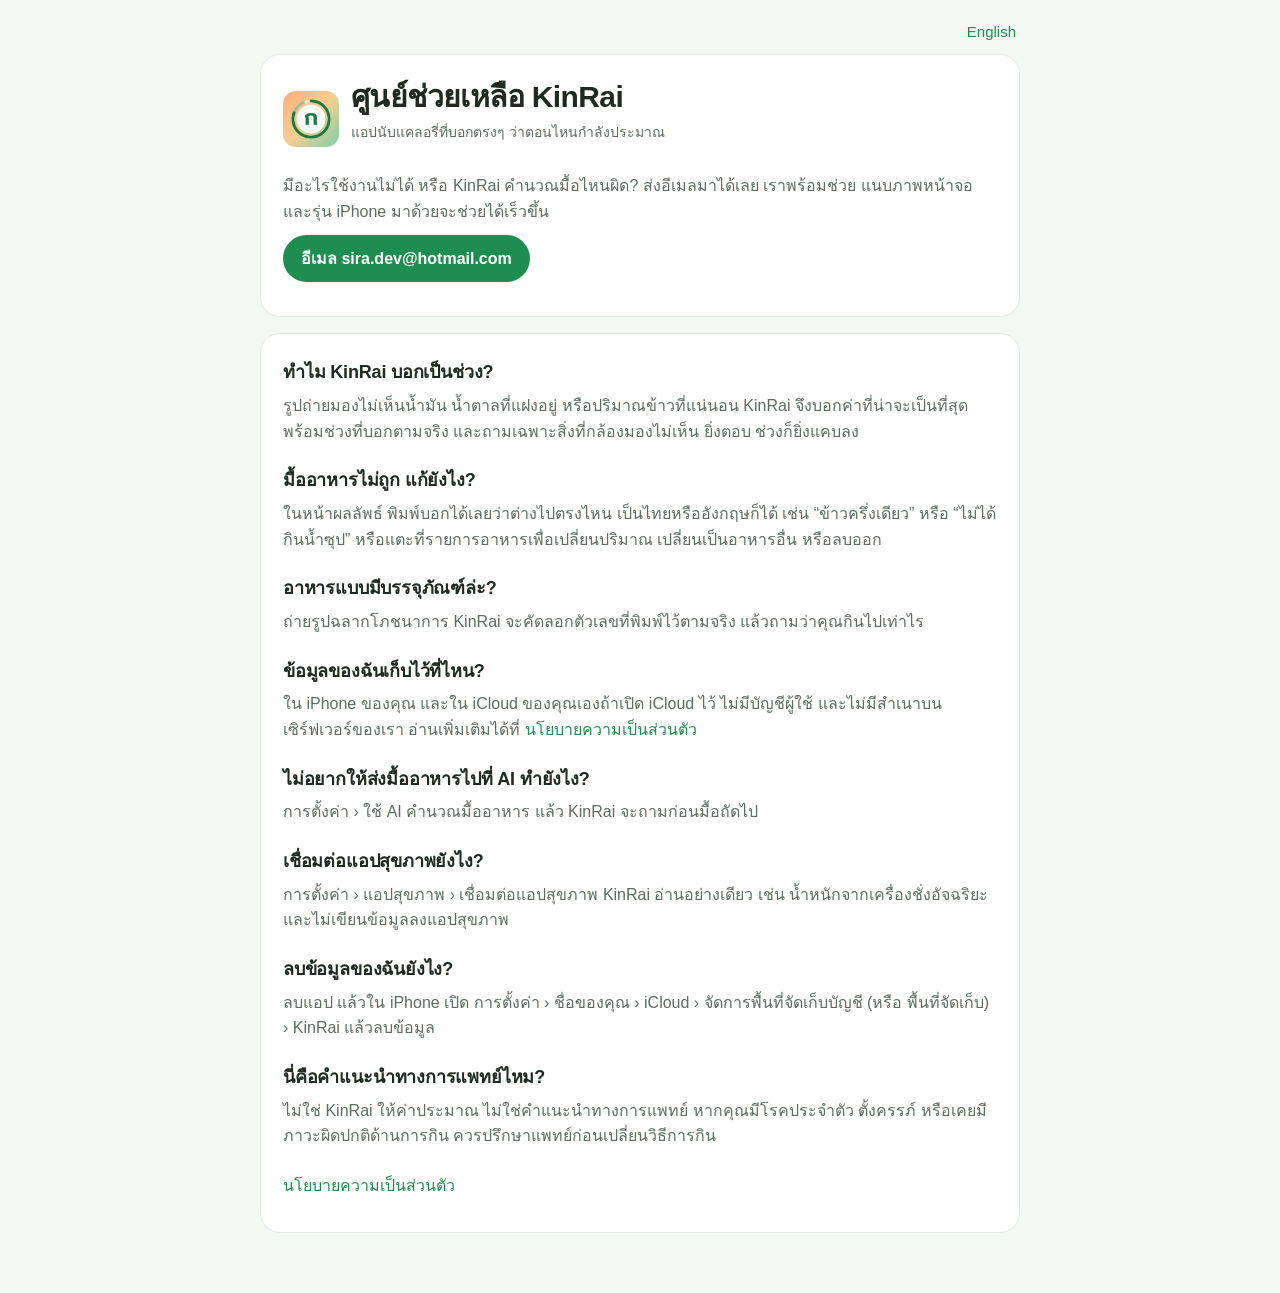
==== index-th.html @ 8847d25c "KinRai support and privacy pages (English and Thai) Co-Authored-By: Claude Opus 5.5 <noreply@anthrop" ====
<!doctype html>
<html lang="th">
<head>
  <meta charset="utf-8" />
  <meta name="viewport" content="width=device-width, initial-scale=1" />
  <title>ศูนย์ช่วยเหลือ KinRai</title>
  <link rel="stylesheet" href="style.css" />
</head>
<body>
  <main class="wrap">
    <p class="lang"><a href="index.html" lang="en">English</a></p>
    <section class="card">
      <div class="brand">
        <img src="icon.png" alt="" />
        <div>
          <h1>ศูนย์ช่วยเหลือ KinRai</h1>
          <p class="meta">แอปนับแคลอรี่ที่บอกตรงๆ ว่าตอนไหนกำลังประมาณ</p>
        </div>
      </div>
      <p>มีอะไรใช้งานไม่ได้ หรือ KinRai คำนวณมื้อไหนผิด? ส่งอีเมลมาได้เลย เราพร้อมช่วย แนบภาพหน้าจอและรุ่น iPhone มาด้วยจะช่วยได้เร็วขึ้น</p>
      <p><a class="button" href="mailto:sira.dev@hotmail.com?subject=KinRai%20support">อีเมล sira.dev@hotmail.com</a></p>
    </section>

    <section class="card">
      <h2>ทำไม KinRai บอกเป็นช่วง?</h2>
      <p>รูปถ่ายมองไม่เห็นน้ำมัน น้ำตาลที่แฝงอยู่ หรือปริมาณข้าวที่แน่นอน KinRai จึงบอกค่าที่น่าจะเป็นที่สุดพร้อมช่วงที่บอกตามจริง และถามเฉพาะสิ่งที่กล้องมองไม่เห็น ยิ่งตอบ ช่วงก็ยิ่งแคบลง</p>

      <h2>มื้ออาหารไม่ถูก แก้ยังไง?</h2>
      <p>ในหน้าผลลัพธ์ พิมพ์บอกได้เลยว่าต่างไปตรงไหน เป็นไทยหรืออังกฤษก็ได้ เช่น “ข้าวครึ่งเดียว” หรือ “ไม่ได้กินน้ำซุป” หรือแตะที่รายการอาหารเพื่อเปลี่ยนปริมาณ เปลี่ยนเป็นอาหารอื่น หรือลบออก</p>

      <h2>อาหารแบบมีบรรจุภัณฑ์ล่ะ?</h2>
      <p>ถ่ายรูปฉลากโภชนาการ KinRai จะคัดลอกตัวเลขที่พิมพ์ไว้ตามจริง แล้วถามว่าคุณกินไปเท่าไร</p>

      <h2>ข้อมูลของฉันเก็บไว้ที่ไหน?</h2>
      <p>ใน iPhone ของคุณ และใน iCloud ของคุณเองถ้าเปิด iCloud ไว้ ไม่มีบัญชีผู้ใช้ และไม่มีสำเนาบนเซิร์ฟเวอร์ของเรา อ่านเพิ่มเติมได้ที่ <a href="privacy-th.html">นโยบายความเป็นส่วนตัว</a></p>

      <h2>ไม่อยากให้ส่งมื้ออาหารไปที่ AI ทำยังไง?</h2>
      <p>การตั้งค่า › ใช้ AI คำนวณมื้ออาหาร แล้ว KinRai จะถามก่อนมื้อถัดไป</p>

      <h2>เชื่อมต่อแอปสุขภาพยังไง?</h2>
      <p>การตั้งค่า › แอปสุขภาพ › เชื่อมต่อแอปสุขภาพ KinRai อ่านอย่างเดียว เช่น น้ำหนักจากเครื่องชั่งอัจฉริยะ และไม่เขียนข้อมูลลงแอปสุขภาพ</p>

      <h2>ลบข้อมูลของฉันยังไง?</h2>
      <p>ลบแอป แล้วใน iPhone เปิด การตั้งค่า › ชื่อของคุณ › iCloud › จัดการพื้นที่จัดเก็บบัญชี (หรือ พื้นที่จัดเก็บ) › KinRai แล้วลบข้อมูล</p>

      <h2>นี่คือคำแนะนำทางการแพทย์ไหม?</h2>
      <p>ไม่ใช่ KinRai ให้ค่าประมาณ ไม่ใช่คำแนะนำทางการแพทย์ หากคุณมีโรคประจำตัว ตั้งครรภ์ หรือเคยมีภาวะผิดปกติด้านการกิน ควรปรึกษาแพทย์ก่อนเปลี่ยนวิธีการกิน</p>

      <p class="back"><a href="privacy-th.html">นโยบายความเป็นส่วนตัว</a></p>
    </section>
  </main>
</body>
</html>
---- style.css ----
:root {
  --bg: #f3f8f4;
  --card: #ffffff;
  --text: #1f2a22;
  --muted: #5d6b61;
  --line: #e1ebe3;
  --accent: #1e8e50;
  --soft: #e3f4e9;
}

@media (prefers-color-scheme: dark) {
  :root {
    --bg: #0f1411;
    --card: #19201b;
    --text: #e8efe9;
    --muted: #a3b1a7;
    --line: #26302a;
    --accent: #3cc27a;
    --soft: #1d3326;
  }
}

body {
  margin: 0;
  background: var(--bg);
  color: var(--text);
  font-family: -apple-system, BlinkMacSystemFont, "SF Pro Text", "Segoe UI", "Noto Sans Thai", Helvetica, Arial, sans-serif;
  line-height: 1.6;
  -webkit-text-size-adjust: 100%;
}

.wrap {
  max-width: 760px;
  margin: 0 auto;
  padding: 20px 16px 60px;
}

.lang {
  text-align: right;
  margin: 0 4px 10px;
  font-size: 15px;
}

.card {
  background: var(--card);
  border: 1px solid var(--line);
  border-radius: 20px;
  padding: 24px 22px;
}

.card + .card { margin-top: 16px; }

.brand {
  display: flex;
  align-items: center;
  gap: 12px;
  margin-bottom: 14px;
}

.brand img {
  width: 56px;
  height: 56px;
  border-radius: 13px;
}

h1 { margin: 0 0 6px; font-size: 30px; letter-spacing: -0.02em; line-height: 1.2; }
h2 { margin: 22px 0 6px; font-size: 18px; letter-spacing: -0.01em; }
p, li { color: var(--muted); margin: 0 0 10px; }
strong { color: var(--text); font-weight: 600; }
a { color: var(--accent); text-decoration: none; }
a:hover { text-decoration: underline; }

.meta { font-size: 14px; margin-bottom: 16px; }
.lead { color: var(--text); background: var(--soft); border-radius: 14px; padding: 14px 16px; }
.back { margin-top: 24px; }

.button {
  display: inline-block;
  background: var(--accent);
  color: #fff;
  font-weight: 600;
  padding: 11px 18px;
  border-radius: 999px;
}
.button:hover { text-decoration: none; opacity: 0.9; }

.card > h2:first-child { margin-top: 0; }
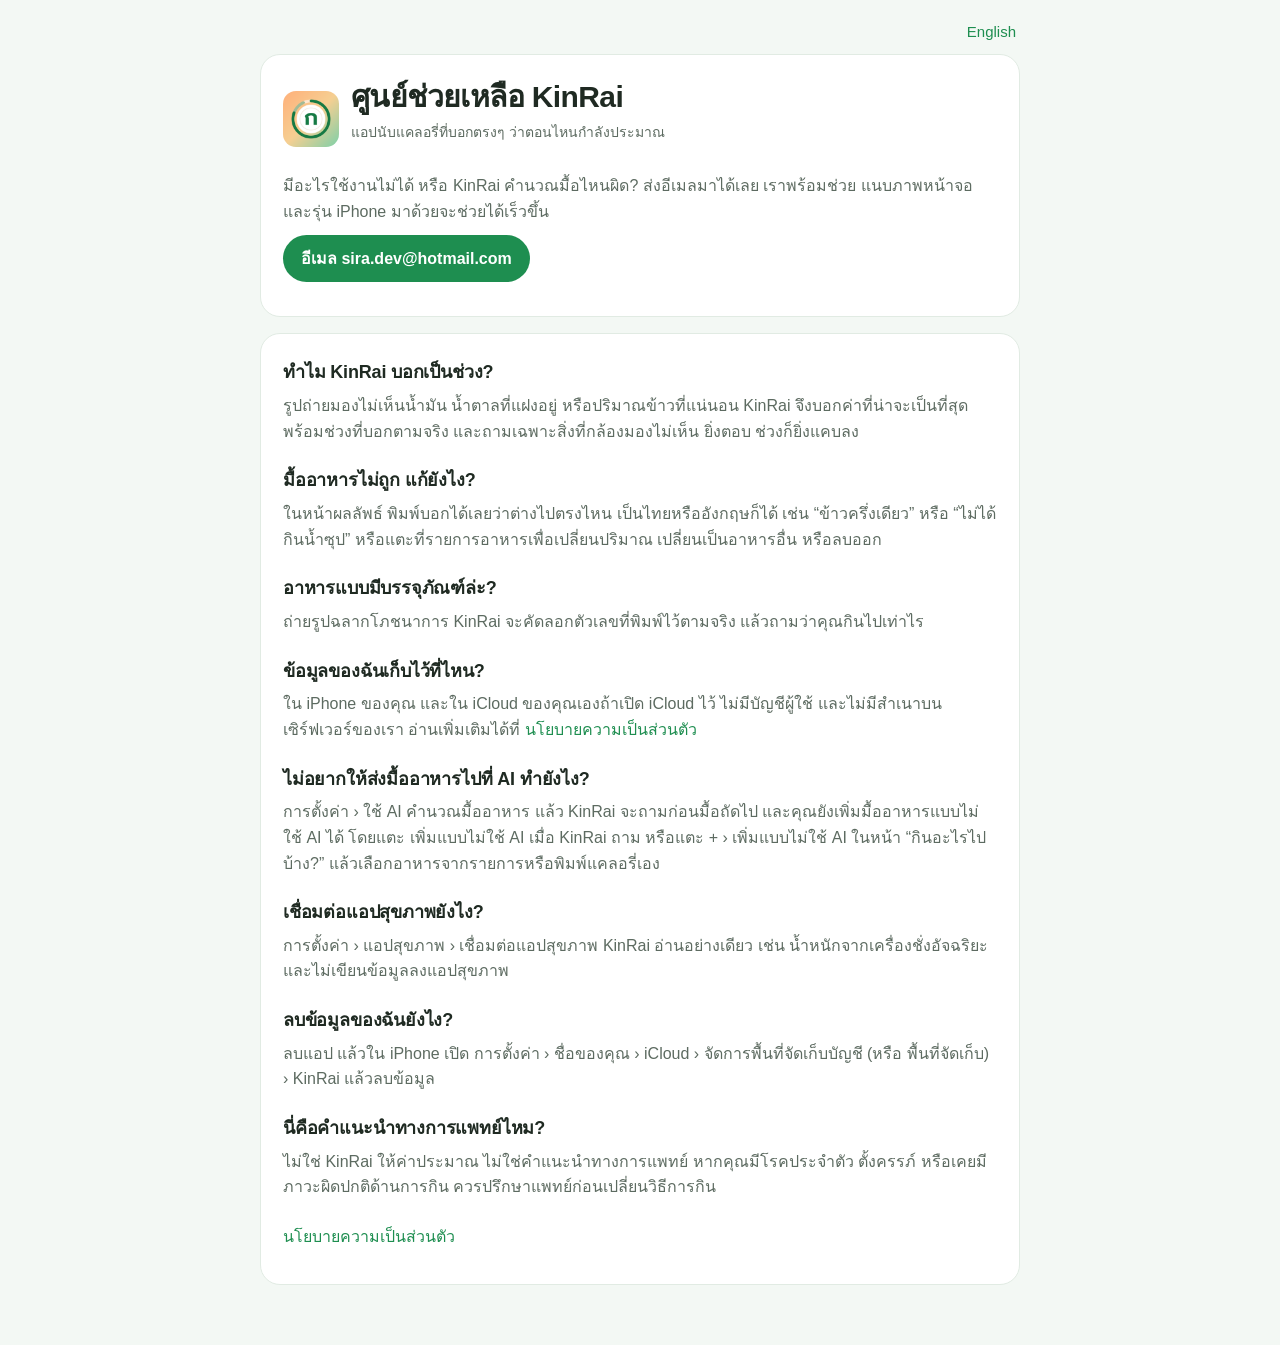
==== commit ab617026: "Help and privacy: adding meals without AI Co-Authored-By: Claude Opus 5.5 <noreply@anthropic.com>" ====
--- a/index-th.html
+++ b/index-th.html
@@ -35,7 +35,7 @@
       <p>ใน iPhone ของคุณ และใน iCloud ของคุณเองถ้าเปิด iCloud ไว้ ไม่มีบัญชีผู้ใช้ และไม่มีสำเนาบนเซิร์ฟเวอร์ของเรา อ่านเพิ่มเติมได้ที่ <a href="privacy-th.html">นโยบายความเป็นส่วนตัว</a></p>
 
       <h2>ไม่อยากให้ส่งมื้ออาหารไปที่ AI ทำยังไง?</h2>
-      <p>การตั้งค่า › ใช้ AI คำนวณมื้ออาหาร แล้ว KinRai จะถามก่อนมื้อถัดไป</p>
+      <p>การตั้งค่า › ใช้ AI คำนวณมื้ออาหาร แล้ว KinRai จะถามก่อนมื้อถัดไป และคุณยังเพิ่มมื้ออาหารแบบไม่ใช้ AI ได้ โดยแตะ เพิ่มแบบไม่ใช้ AI เมื่อ KinRai ถาม หรือแตะ + › เพิ่มแบบไม่ใช้ AI ในหน้า “กินอะไรไปบ้าง?” แล้วเลือกอาหารจากรายการหรือพิมพ์แคลอรี่เอง</p>
 
       <h2>เชื่อมต่อแอปสุขภาพยังไง?</h2>
       <p>การตั้งค่า › แอปสุขภาพ › เชื่อมต่อแอปสุขภาพ KinRai อ่านอย่างเดียว เช่น น้ำหนักจากเครื่องชั่งอัจฉริยะ และไม่เขียนข้อมูลลงแอปสุขภาพ</p>
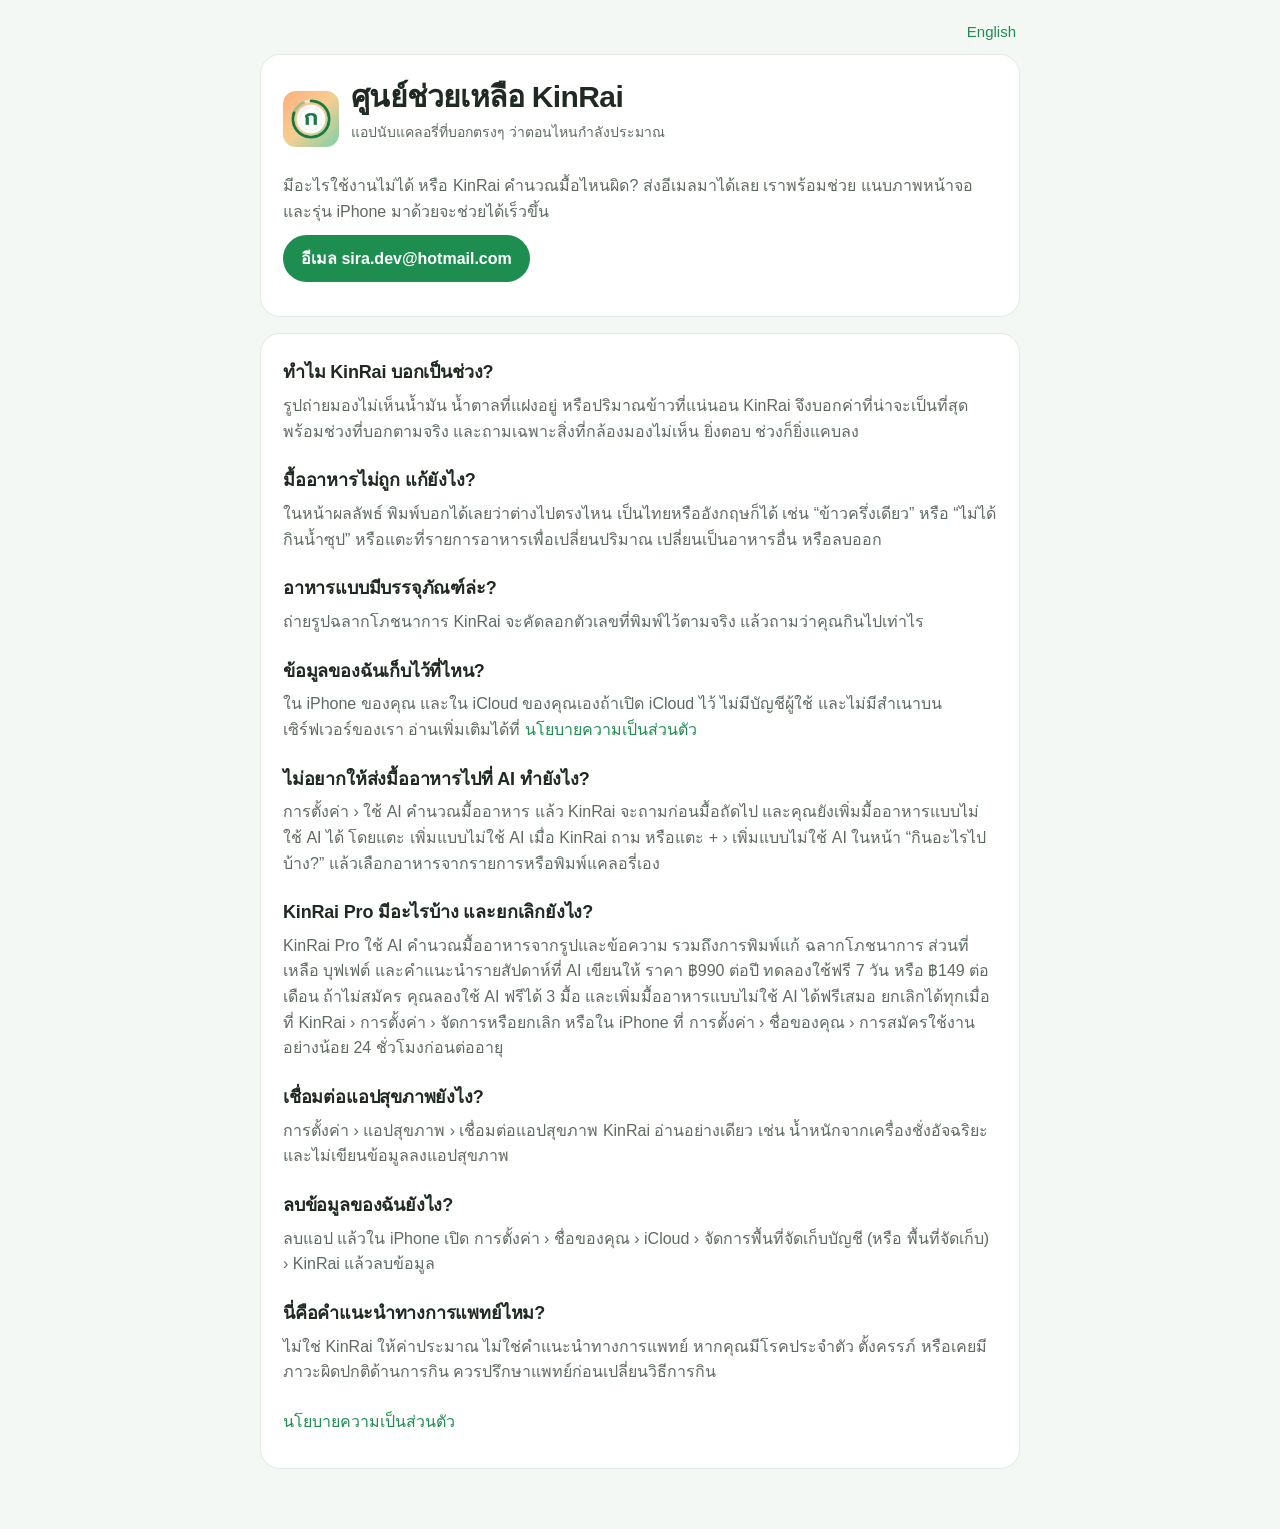
==== commit 0770d4b8: "Help and privacy: KinRai Pro purchases and cancelling Co-Authored-By: Claude Opus 5.5 <noreply@anthr" ====
--- a/index-th.html
+++ b/index-th.html
@@ -37,6 +37,9 @@
       <h2>ไม่อยากให้ส่งมื้ออาหารไปที่ AI ทำยังไง?</h2>
       <p>การตั้งค่า › ใช้ AI คำนวณมื้ออาหาร แล้ว KinRai จะถามก่อนมื้อถัดไป และคุณยังเพิ่มมื้ออาหารแบบไม่ใช้ AI ได้ โดยแตะ เพิ่มแบบไม่ใช้ AI เมื่อ KinRai ถาม หรือแตะ + › เพิ่มแบบไม่ใช้ AI ในหน้า “กินอะไรไปบ้าง?” แล้วเลือกอาหารจากรายการหรือพิมพ์แคลอรี่เอง</p>
 
+      <h2>KinRai Pro มีอะไรบ้าง และยกเลิกยังไง?</h2>
+      <p>KinRai Pro ใช้ AI คำนวณมื้ออาหารจากรูปและข้อความ รวมถึงการพิมพ์แก้ ฉลากโภชนาการ ส่วนที่เหลือ บุฟเฟต์ และคำแนะนำรายสัปดาห์ที่ AI เขียนให้ ราคา ฿990 ต่อปี ทดลองใช้ฟรี 7 วัน หรือ ฿149 ต่อเดือน ถ้าไม่สมัคร คุณลองใช้ AI ฟรีได้ 3 มื้อ และเพิ่มมื้ออาหารแบบไม่ใช้ AI ได้ฟรีเสมอ ยกเลิกได้ทุกเมื่อที่ KinRai › การตั้งค่า › จัดการหรือยกเลิก หรือใน iPhone ที่ การตั้งค่า › ชื่อของคุณ › การสมัครใช้งาน อย่างน้อย 24 ชั่วโมงก่อนต่ออายุ</p>
+
       <h2>เชื่อมต่อแอปสุขภาพยังไง?</h2>
       <p>การตั้งค่า › แอปสุขภาพ › เชื่อมต่อแอปสุขภาพ KinRai อ่านอย่างเดียว เช่น น้ำหนักจากเครื่องชั่งอัจฉริยะ และไม่เขียนข้อมูลลงแอปสุขภาพ</p>
 
